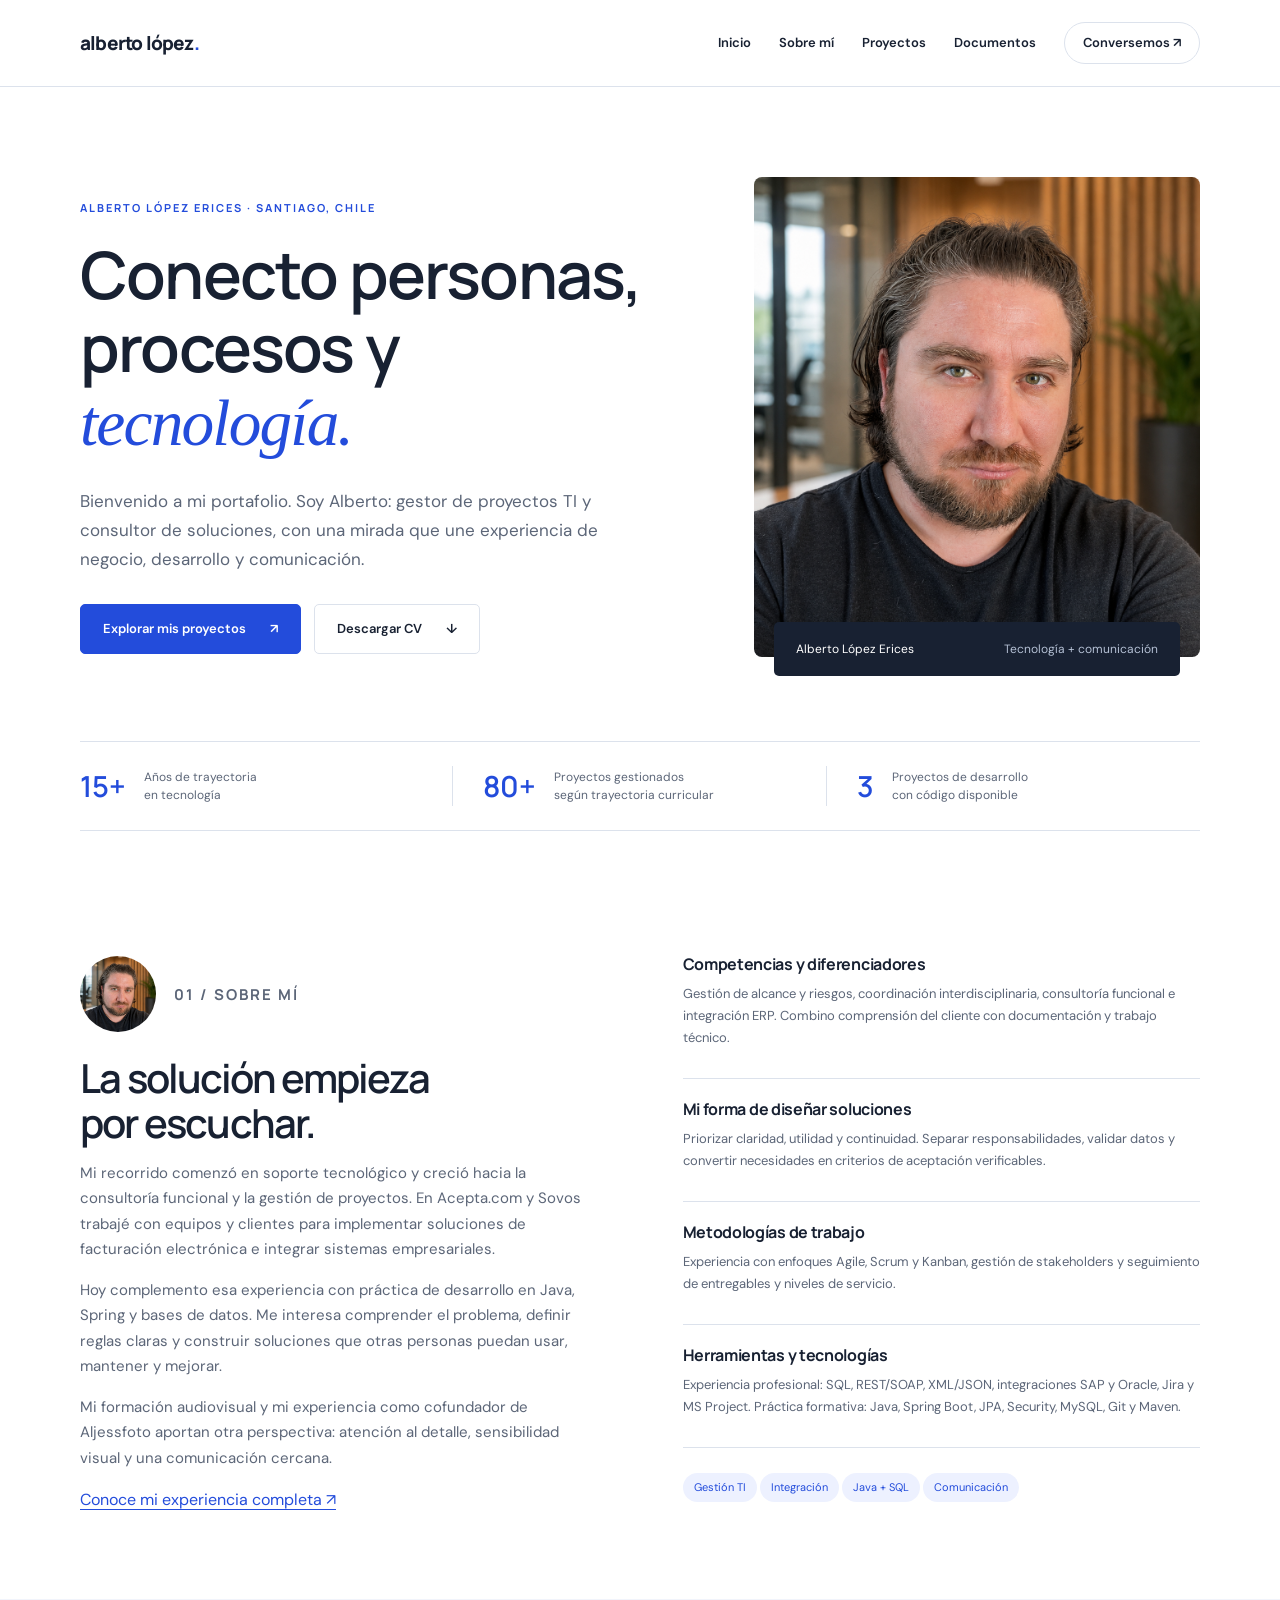
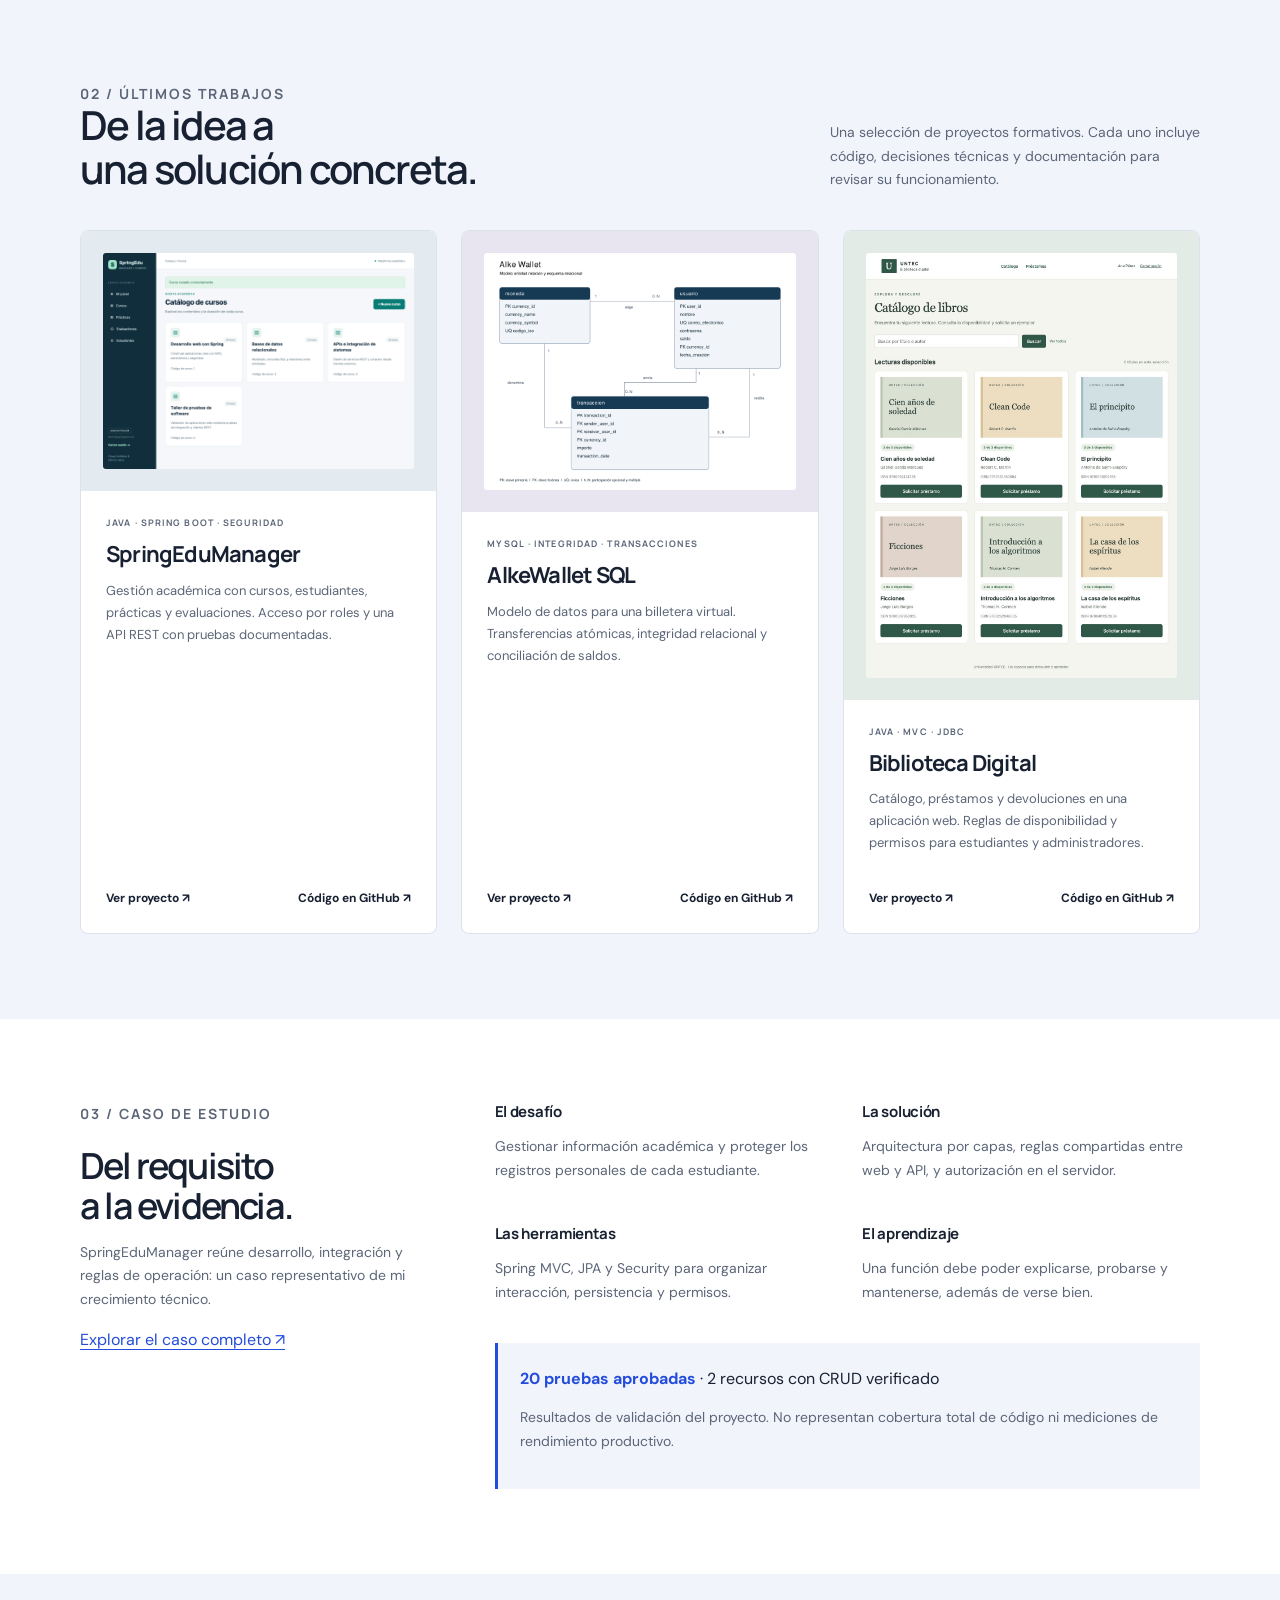
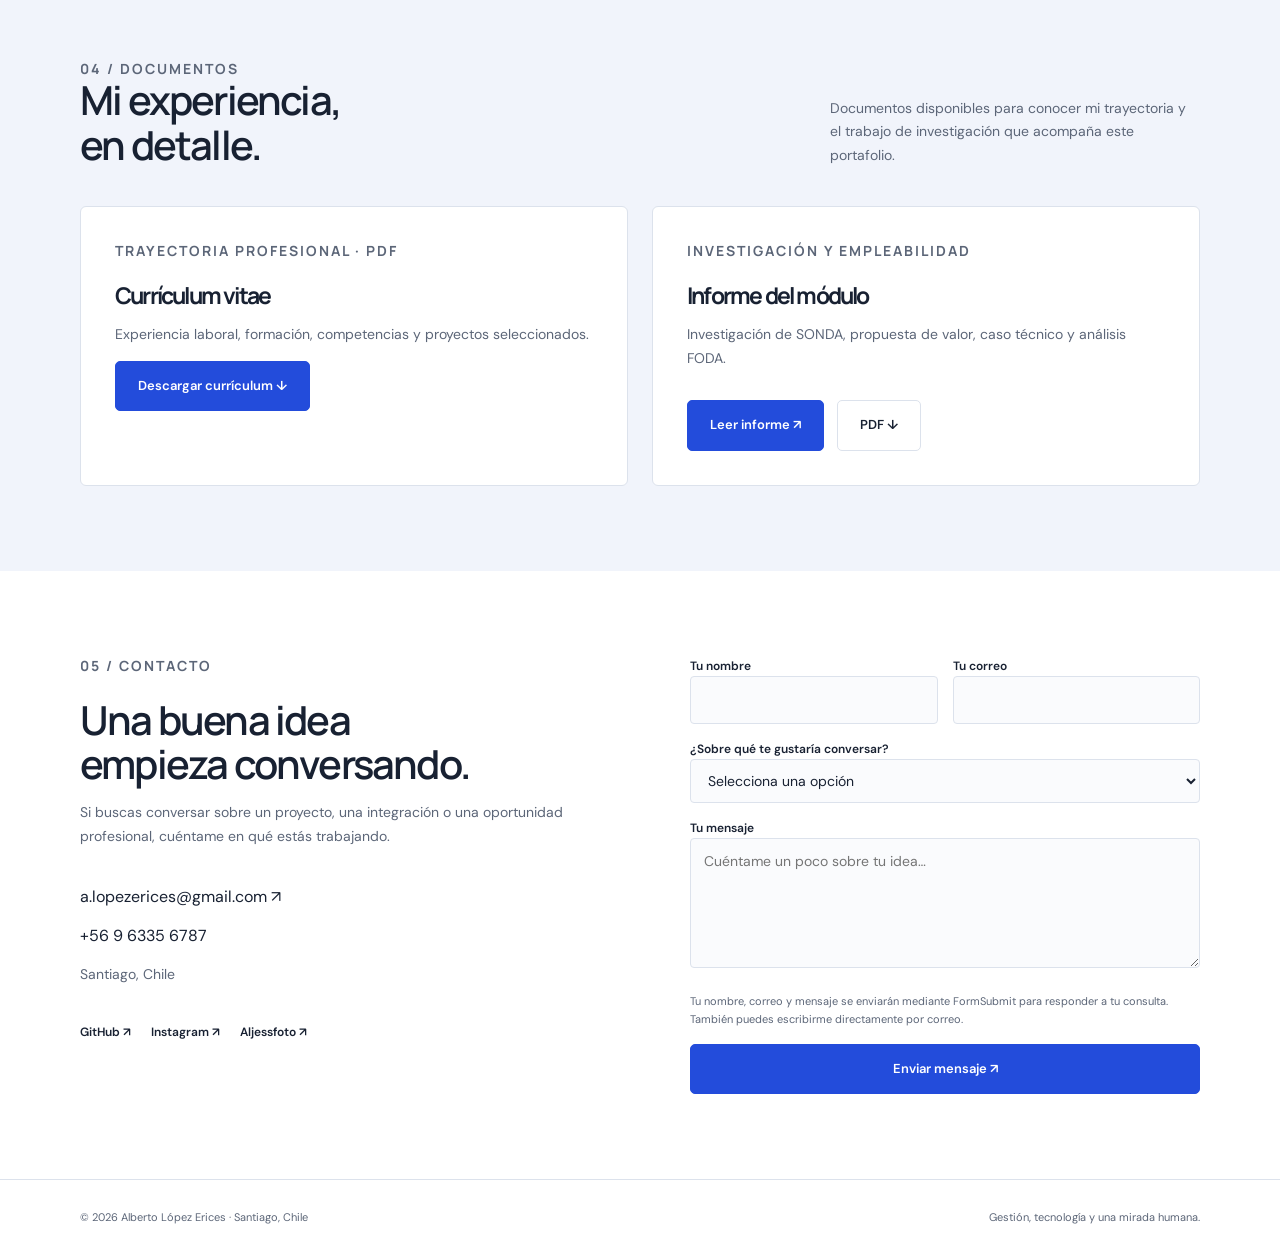
==== index.html @ b0a6df2f "Crear portafolio profesional con proyectos, informe y CV" ====
<!doctype html><html lang="es"><head><meta charset="utf-8"><meta name="viewport" content="width=device-width,initial-scale=1"><meta name="description" content="Alberto López Erices: gestión de proyectos TI, integración de soluciones y desarrollo Java. Proyectos, experiencia, currículum y contacto."><title>Alberto López Erices | Portafolio profesional</title><link rel="icon" href="assets/favicon.svg" type="image/svg+xml"><link rel="stylesheet" href="style.css"></head><body><a class="skip" href="#contenido">Saltar al contenido</a><header><div class="wrap nav"><a href="index.html" class="brand" aria-label="Alberto López, inicio">alberto lópez<span>.</span></a><button class="menu" aria-expanded="false" aria-controls="navegacion">Menú</button><nav id="navegacion" aria-label="Navegación principal"><a href="index.html#inicio">Inicio</a><a href="index.html#sobre-mi">Sobre mí</a><a href="index.html#proyectos">Proyectos</a><a href="index.html#documentos">Documentos</a><a class="navcontact" href="index.html#contacto">Conversemos ↗</a></nav></div></header><main id="contenido"><div class="wrap"><div id="inicio" class="hero"><div><p class="eyebrow">Alberto López Erices · Santiago, Chile</p><h1>Conecto personas,<br>procesos y<br><em>tecnología.</em></h1><p class="intro">Bienvenido a mi portafolio. Soy Alberto: gestor de proyectos TI y consultor de soluciones, con una mirada que une experiencia de negocio, desarrollo y comunicación.</p><div class="buttons"><a href="#proyectos" class="button primary">Explorar mis proyectos <span>↗</span></a><a href="documentos/CV_Alberto_Lopez_Erices.pdf" class="button" download>Descargar CV <span>↓</span></a></div></div><figure class="portrait"><img src="assets/alberto.png" alt="Retrato de Alberto López Erices" width="900" height="1100" fetchpriority="high"><figcaption>Alberto López Erices <span>Tecnología + comunicación</span></figcaption></figure></div><div class="facts"><div><strong>15+</strong><span>Años de trayectoria<br>en tecnología</span></div><div><strong>80+</strong><span>Proyectos gestionados<br>según trayectoria curricular</span></div><div><strong>3</strong><span>Proyectos de desarrollo<br>con código disponible</span></div></div></div>
<section id="sobre-mi"><div class="wrap about"><div><div class="aboutidentity"><img src="assets/alberto.png" alt="Alberto López Erices" width="76" height="76" loading="lazy"><p class="eyebrow">01 / Sobre mí</p></div><h2>La solución empieza<br>por escuchar.</h2><p>Mi recorrido comenzó en soporte tecnológico y creció hacia la consultoría funcional y la gestión de proyectos. En Acepta.com y Sovos trabajé con equipos y clientes para implementar soluciones de facturación electrónica e integrar sistemas empresariales.</p><p>Hoy complemento esa experiencia con práctica de desarrollo en Java, Spring y bases de datos. Me interesa comprender el problema, definir reglas claras y construir soluciones que otras personas puedan usar, mantener y mejorar.</p><p>Mi formación audiovisual y mi experiencia como cofundador de Aljessfoto aportan otra perspectiva: atención al detalle, sensibilidad visual y una comunicación cercana.</p><a class="textlink" href="documentos/CV_Alberto_Lopez_Erices.pdf">Conoce mi experiencia completa ↗</a></div><div class="skills"><div class="skill"><h3>Competencias y diferenciadores</h3><p>Gestión de alcance y riesgos, coordinación interdisciplinaria, consultoría funcional e integración ERP. Combino comprensión del cliente con documentación y trabajo técnico.</p></div><div class="skill"><h3>Mi forma de diseñar soluciones</h3><p>Priorizar claridad, utilidad y continuidad. Separar responsabilidades, validar datos y convertir necesidades en criterios de aceptación verificables.</p></div><div class="skill"><h3>Metodologías de trabajo</h3><p>Experiencia con enfoques Agile, Scrum y Kanban, gestión de stakeholders y seguimiento de entregables y niveles de servicio.</p></div><div class="skill"><h3>Herramientas y tecnologías</h3><p>Experiencia profesional: SQL, REST/SOAP, XML/JSON, integraciones SAP y Oracle, Jira y MS Project. Práctica formativa: Java, Spring Boot, JPA, Security, MySQL, Git y Maven.</p></div><div><span class="tag">Gestión TI</span><span class="tag">Integración</span><span class="tag">Java + SQL</span><span class="tag">Comunicación</span></div></div></div></section>
<section id="proyectos" class="soft"><div class="wrap"><div class="sectionhead"><div><p class="eyebrow">02 / Últimos trabajos</p><h2>De la idea a<br>una solución concreta.</h2></div><p>Una selección de proyectos formativos. Cada uno incluye código, decisiones técnicas y documentación para revisar su funcionamiento.</p></div><div class="projects">
<article class="project"><a href="proyectos.html#spring" class="projectimage"><img src="assets/spring.png" alt="SpringEduManager: catálogo de cursos y confirmación de guardado" width="1440" height="1000" loading="lazy"></a><div class="projectbody"><p class="eyebrow">Java · Spring Boot · Seguridad</p><h3>SpringEduManager</h3><p>Gestión académica con cursos, estudiantes, prácticas y evaluaciones. Acceso por roles y una API REST con pruebas documentadas.</p><div class="projectlinks"><a href="proyectos.html#spring">Ver proyecto ↗</a><a href="https://github.com/alopezerices/SpringEduManager" target="_blank" rel="noopener">Código en GitHub ↗</a></div></div></article>
<article class="project"><a href="proyectos.html#wallet" class="projectimage"><img src="assets/wallet.png" alt="Modelo relacional de AlkeWallet: usuarios, monedas y transacciones" loading="lazy" width="1200" height="850"></a><div class="projectbody"><p class="eyebrow">MySQL · Integridad · Transacciones</p><h3>AlkeWallet SQL</h3><p>Modelo de datos para una billetera virtual. Transferencias atómicas, integridad relacional y conciliación de saldos.</p><div class="projectlinks"><a href="proyectos.html#wallet">Ver proyecto ↗</a><a href="https://github.com/alopezerices/alke-wallet-sql" target="_blank" rel="noopener">Código en GitHub ↗</a></div></div></article>
<article class="project"><a href="proyectos.html#biblioteca" class="projectimage"><img src="assets/biblioteca.png" alt="Biblioteca Digital UNTEC: catálogo de libros y disponibilidad" loading="lazy" width="1440" height="1000"></a><div class="projectbody"><p class="eyebrow">Java · MVC · JDBC</p><h3>Biblioteca Digital</h3><p>Catálogo, préstamos y devoluciones en una aplicación web. Reglas de disponibilidad y permisos para estudiantes y administradores.</p><div class="projectlinks"><a href="proyectos.html#biblioteca">Ver proyecto ↗</a><a href="https://github.com/alopezerices/biblioteca-digital-untec" target="_blank" rel="noopener">Código en GitHub ↗</a></div></div></article>
</div></div></section>
<section id="caso"><div class="wrap case"><div><p class="eyebrow">03 / Caso de estudio</p><h2>Del requisito<br>a la evidencia.</h2><p>SpringEduManager reúne desarrollo, integración y reglas de operación: un caso representativo de mi crecimiento técnico.</p><a href="proyectos.html#spring" class="textlink">Explorar el caso completo ↗</a></div><div><div class="case-grid"><div><h3>El desafío</h3><p>Gestionar información académica y proteger los registros personales de cada estudiante.</p></div><div><h3>La solución</h3><p>Arquitectura por capas, reglas compartidas entre web y API, y autorización en el servidor.</p></div><div><h3>Las herramientas</h3><p>Spring MVC, JPA y Security para organizar interacción, persistencia y permisos.</p></div><div><h3>El aprendizaje</h3><p>Una función debe poder explicarse, probarse y mantenerse, además de verse bien.</p></div></div><div class="case-metrics"><b>20 pruebas aprobadas</b> · 2 recursos con CRUD verificado<p>Resultados de validación del proyecto. No representan cobertura total de código ni mediciones de rendimiento productivo.</p></div></div></div></section>
<section id="documentos" class="soft"><div class="wrap"><div class="sectionhead"><div><p class="eyebrow">04 / Documentos</p><h2>Mi experiencia,<br>en detalle.</h2></div><p>Documentos disponibles para conocer mi trayectoria y el trabajo de investigación que acompaña este portafolio.</p></div><div class="download-grid"><article class="download"><p class="eyebrow">Trayectoria profesional · PDF</p><h3>Currículum vitae</h3><p>Experiencia laboral, formación, competencias y proyectos seleccionados.</p><a href="documentos/CV_Alberto_Lopez_Erices.pdf" class="button primary" download>Descargar currículum ↓</a></article><article class="download"><p class="eyebrow">Investigación y empleabilidad</p><h3>Informe del módulo</h3><p>Investigación de SONDA, propuesta de valor, caso técnico y análisis FODA.</p><div class="buttons"><a href="informe.html" class="button primary">Leer informe ↗</a><a href="documentos/Informe_Portafolio_Alberto_Lopez_Erices.pdf" class="button" download>PDF ↓</a></div></article></div></div></section>
<section id="contacto"><div class="wrap contact"><div><p class="eyebrow">05 / Contacto</p><h2>Una buena idea<br>empieza conversando.</h2><p>Si buscas conversar sobre un proyecto, una integración o una oportunidad profesional, cuéntame en qué estás trabajando.</p><div class="contactaddress"><a href="mailto:a.lopezerices@gmail.com">a.lopezerices@gmail.com ↗</a><a href="tel:+56963356787">+56 9 6335 6787</a><p>Santiago, Chile</p></div><div class="social"><a href="https://github.com/alopezerices" target="_blank" rel="noopener">GitHub ↗</a><a href="https://www.instagram.com/albertologpez/" target="_blank" rel="noopener">Instagram ↗</a><a href="https://www.instagram.com/aljessfoto/" target="_blank" rel="noopener">Aljessfoto ↗</a></div></div><form id="contact-form" action="https://formsubmit.co/a.lopezerices@gmail.com" method="POST"><div class="formrow"><div><label for="nombre">Tu nombre</label><input id="nombre" name="name" autocomplete="name" required maxlength="120"></div><div><label for="correo">Tu correo</label><input id="correo" name="email" type="email" autocomplete="email" required maxlength="180"></div></div><div><label for="asunto">¿Sobre qué te gustaría conversar?</label><select id="asunto" name="asunto" required><option value="">Selecciona una opción</option><option>Oportunidad profesional</option><option>Proyecto o integración</option><option>Otra consulta</option></select></div><div><label for="mensaje">Tu mensaje</label><textarea id="mensaje" name="message" required minlength="10" maxlength="5000" placeholder="Cuéntame un poco sobre tu idea…"></textarea></div><input type="hidden" name="_subject" value="Nuevo contacto desde el portafolio de Alberto López"><input type="hidden" name="_next" value="https://alopezerices.github.io/gracias.html"><input type="hidden" name="_template" value="table"><input class="trap" type="text" name="_honey" tabindex="-1" autocomplete="off" aria-hidden="true"><p class="formhint">Tu nombre, correo y mensaje se enviarán mediante FormSubmit para responder a tu consulta. También puedes escribirme directamente por correo.</p><button class="button primary" type="submit">Enviar mensaje ↗</button></form></div></section></main><footer><div class="wrap"><span>© 2026 Alberto López Erices · Santiago, Chile</span><span>Gestión, tecnología y una mirada humana.</span></div></footer><script src="main.js" defer></script></body></html>
---- style.css ----
@import url('https://fonts.googleapis.com/css2?family=DM+Sans:wght@400;500;600;700&family=Manrope:wght@400;500;600;700;800&display=swap');
:root{--ink:#182132;--blue:#234cdb;--muted:#5c6678;--line:#dce2ec;--soft:#f1f4fb;--white:#fff}*{box-sizing:border-box}html{scroll-behavior:smooth;scroll-padding-top:100px}body{margin:0;background:var(--white);color:var(--ink);font:16px/1.7 'DM Sans',sans-serif}a{color:inherit;text-decoration:none}a:hover{color:var(--blue)}button,input,textarea,select{font:inherit}button,a,input,textarea,select{outline-offset:5px}a:focus-visible,button:focus-visible{outline:3px solid var(--blue)}.wrap{max-width:1200px;margin:auto;padding:0 40px}.skip{position:absolute;top:-100px;background:white;padding:10px;z-index:20}.skip:focus{top:0}header{position:sticky;top:0;z-index:10;background:rgba(255,255,255,.96);border-bottom:1px solid var(--line)}.nav{height:86px;display:flex;align-items:center;justify-content:space-between;gap:25px}.brand{font:800 19px 'Manrope',sans-serif;letter-spacing:-.8px}.brand span{color:var(--blue)}nav{display:flex;gap:28px;align-items:center;font-size:13px;font-weight:600}.navcontact{border:1px solid var(--line);padding:9px 18px;border-radius:40px}.menu{display:none}.eyebrow{font:700 11px 'Manrope',sans-serif;letter-spacing:2px;text-transform:uppercase;color:var(--blue);margin:0 0 23px}.hero{padding:90px 0 65px;display:grid;grid-template-columns:1.15fr .85fr;gap:70px;align-items:center}h1,h2,h3{font-family:'Manrope',sans-serif;line-height:1.12;letter-spacing:-1.8px;margin:0}h1{font-size:clamp(42px,5.1vw,66px);font-weight:600}h1 em{font-family:Georgia,serif;font-weight:400;color:var(--blue)}.intro{font-size:17px;max-width:550px;color:var(--muted);margin:27px 0}.buttons{display:flex;flex-wrap:wrap;gap:13px;margin-top:30px}.button{display:inline-flex;justify-content:center;align-items:center;gap:24px;border-radius:5px;padding:13px 22px;font-size:13px;font-weight:600;border:1px solid var(--line);cursor:pointer;background:white}.primary{background:var(--blue);color:white;border-color:var(--blue)}.primary:hover{background:#183db8;color:white}.portrait{margin:0;position:relative}.portrait img{display:block;width:100%;height:480px;object-fit:cover;object-position:center 43%;border-radius:8px}.portrait figcaption{background:var(--ink);color:white;padding:17px 22px;font-size:12px;display:flex;justify-content:space-between;position:relative;margin:-35px 20px 0;border-radius:5px}.portrait figcaption span{color:#b4c0d4}.identity-art{height:480px;border-radius:8px;background:var(--soft);display:flex;align-items:center;justify-content:center;font:500 100px Georgia;color:var(--blue)}.facts{border-top:1px solid var(--line);border-bottom:1px solid var(--line);display:grid;grid-template-columns:repeat(3,1fr);padding:24px 0;margin:0 0 40px}.facts div{display:flex;gap:18px;align-items:center;padding:0 30px;border-right:1px solid var(--line)}.facts div:first-child{padding-left:0}.facts div:last-child{border:0}.facts strong{font:600 29px 'Manrope';color:var(--blue)}.facts span{font-size:12px;line-height:1.5;color:var(--muted)}section{padding:85px 0}.sectionhead{display:flex;align-items:end;justify-content:space-between;gap:35px;margin-bottom:38px}h2{font-size:40px;font-weight:600}.sectionhead p{max-width:370px;color:var(--muted);font-size:14px;margin:0}.about{display:grid;grid-template-columns:1fr 1fr;gap:85px}.about p{color:var(--muted);font-size:15px}.tag{display:inline-block;color:var(--blue);background:#edf1ff;font-size:11px;padding:5px 11px;border-radius:30px;margin:3px 3px 3px 0}.skills{display:grid;gap:22px}.skill{border-bottom:1px solid var(--line);padding-bottom:20px}.skill h3{font-size:16px;letter-spacing:-.3px}.skill p{font-size:13px;margin:9px 0 0}.soft{background:var(--soft)}.projects{display:grid;grid-template-columns:repeat(3,1fr);gap:24px}.project{background:white;border:1px solid var(--line);border-radius:8px;overflow:hidden;display:flex;flex-direction:column}.projectimage{padding:22px;background:#e4ebf0;aspect-ratio:1.4;display:flex;align-items:center}.projectimage img{width:100%;height:100%;object-fit:contain;border-radius:3px}.project:nth-child(2) .projectimage{background:#e8e4f0}.project:nth-child(3) .projectimage{background:#e3ebe7}.projectbody{padding:25px;display:flex;flex-direction:column;flex:1}.projectbody .eyebrow{font-size:9px;letter-spacing:1.1px;margin-bottom:13px}.project h3{font-size:22px;letter-spacing:-.8px}.project p{font-size:13px;color:var(--muted)}.projectlinks{display:flex;justify-content:space-between;gap:15px;margin-top:auto;padding-top:20px;font-size:12px;font-weight:700}.textlink{color:var(--blue);text-decoration:underline;text-underline-offset:4px}.case{display:grid;grid-template-columns:.65fr 1.35fr;gap:75px}.case h2{font-size:36px}.case p{font-size:14px;color:var(--muted)}.case-grid{display:grid;grid-template-columns:1fr 1fr;gap:30px}.case-grid h3{font-size:15px;letter-spacing:-.3px}.case-metrics{background:var(--soft);border-left:3px solid var(--blue);padding:22px;margin-top:24px}.case-metrics b{color:var(--blue)}.download-grid{display:grid;grid-template-columns:1fr 1fr;gap:24px}.download{background:white;padding:34px;border:1px solid var(--line);border-radius:6px}.download h3{font-size:23px}.download p{color:var(--muted);font-size:14px}.contact{display:grid;grid-template-columns:1fr 1fr;gap:100px}.contact p{color:var(--muted);font-size:14px}.contactaddress{margin-top:34px}.contactaddress a{display:block;margin:12px 0}.social{display:flex;gap:20px;margin-top:35px;font-size:12px;font-weight:600}form{display:grid;gap:15px}label{display:block;font-size:12px;font-weight:600}input,textarea,select{width:100%;border:1px solid var(--line);border-radius:4px;background:#fafbfd;padding:11px 13px;font-size:14px;color:var(--ink)}textarea{min-height:130px;resize:vertical}.formrow{display:grid;grid-template-columns:1fr 1fr;gap:15px}.formhint{font-size:11px!important;margin:0}.trap{display:none}.status{font-size:13px;min-height:24px}footer{border-top:1px solid var(--line);padding:28px 0;font-size:11px;color:var(--muted)}footer .wrap{display:flex;justify-content:space-between;gap:20px}.document{max-width:900px;padding-top:60px;padding-bottom:70px}.document h1{font-size:45px;margin-bottom:25px}.document h2{font-size:29px;margin:50px 0 22px}.document h3{font-size:20px;margin:30px 0 14px}.document p,.document li{font-size:15px}.document table{width:100%;border-collapse:collapse;font-size:12px;margin:20px 0}.document td{padding:13px;border:1px solid var(--line);vertical-align:top}.document tr:first-child{background:var(--soft)}.document img{max-width:100%;height:auto}.document .small{font-size:12px;color:var(--muted)}.document a{color:var(--blue);text-decoration:underline}.mobilelabel{display:none}@media(max-width:900px){.wrap{padding:0 24px}.hero{gap:30px}.portrait img,.identity-art{height:400px}nav{gap:16px}.about,.case,.contact{gap:35px}.projects{gap:12px}.projectbody{padding:18px}h2{font-size:34px}.facts div{padding:0 16px}.facts strong{font-size:24px}}@media(max-width:680px){.nav{height:72px}.menu{display:block;background:none;border:1px solid var(--line);padding:7px 12px;border-radius:4px;font-size:12px}nav{display:none;position:absolute;top:72px;left:0;right:0;background:white;padding:22px 24px;border-bottom:1px solid var(--line);flex-direction:column;align-items:stretch}nav.open{display:flex}.hero{padding:50px 0 40px;grid-template-columns:1fr;gap:40px}h1{font-size:43px}.intro{font-size:16px}.portrait img,.identity-art{height:420px}.facts{grid-template-columns:1fr;gap:18px;margin-bottom:0}.facts div{border:0;padding:0}.facts strong{min-width:90px}section{padding:58px 0}.sectionhead{display:block}.sectionhead p{margin-top:20px}.about,.case,.contact,.projects,.download-grid{grid-template-columns:1fr}.about{gap:30px}.projectimage{aspect-ratio:1.6}.projectbody{padding:25px}.case-grid{gap:22px}.contact{gap:35px}h2{font-size:32px}.download{padding:25px}.formrow{grid-template-columns:1fr}.document{overflow-wrap:anywhere}.document table{display:block;overflow-x:auto}footer .wrap{flex-direction:column;gap:5px}}@media(prefers-reduced-motion:reduce){html{scroll-behavior:auto}}
.aboutidentity{display:flex;align-items:center;gap:18px;margin-bottom:24px}.aboutidentity img{border-radius:50%;object-fit:cover;object-position:center 35%}.aboutidentity .eyebrow{margin:0}
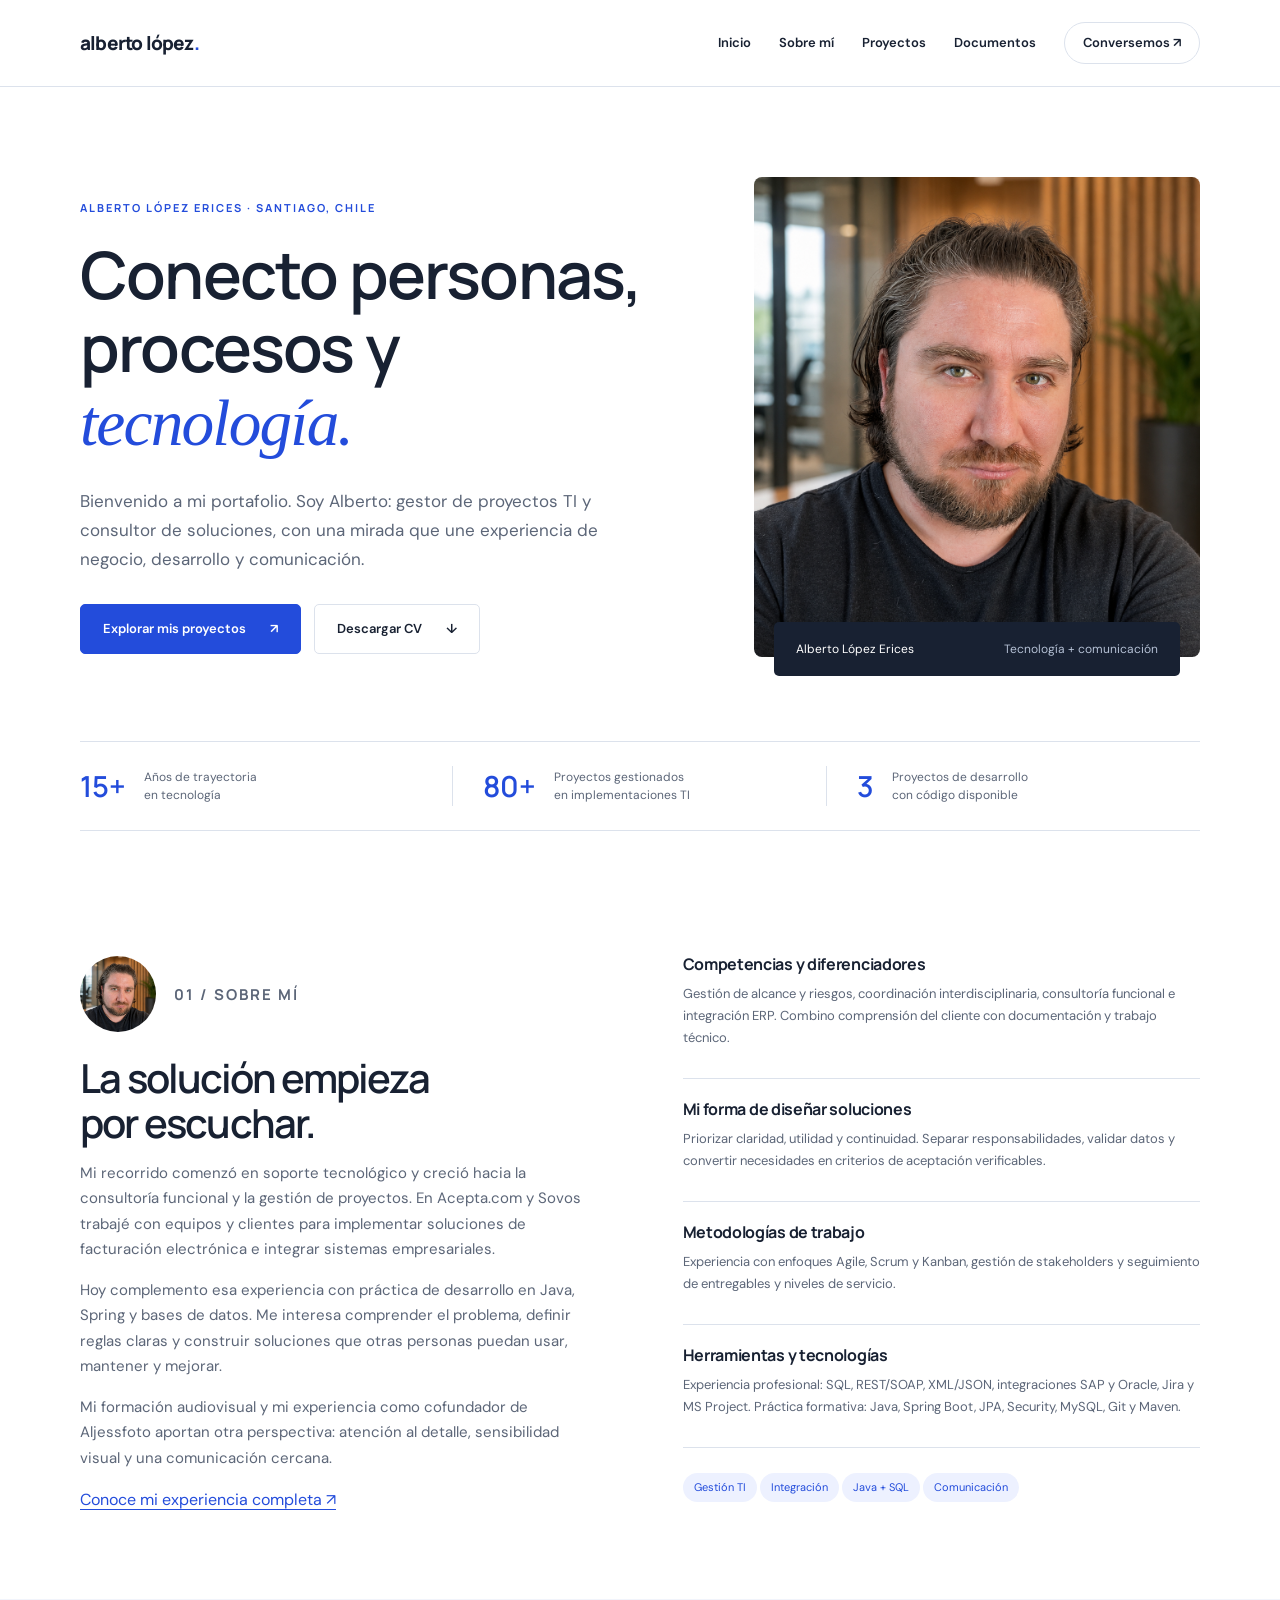
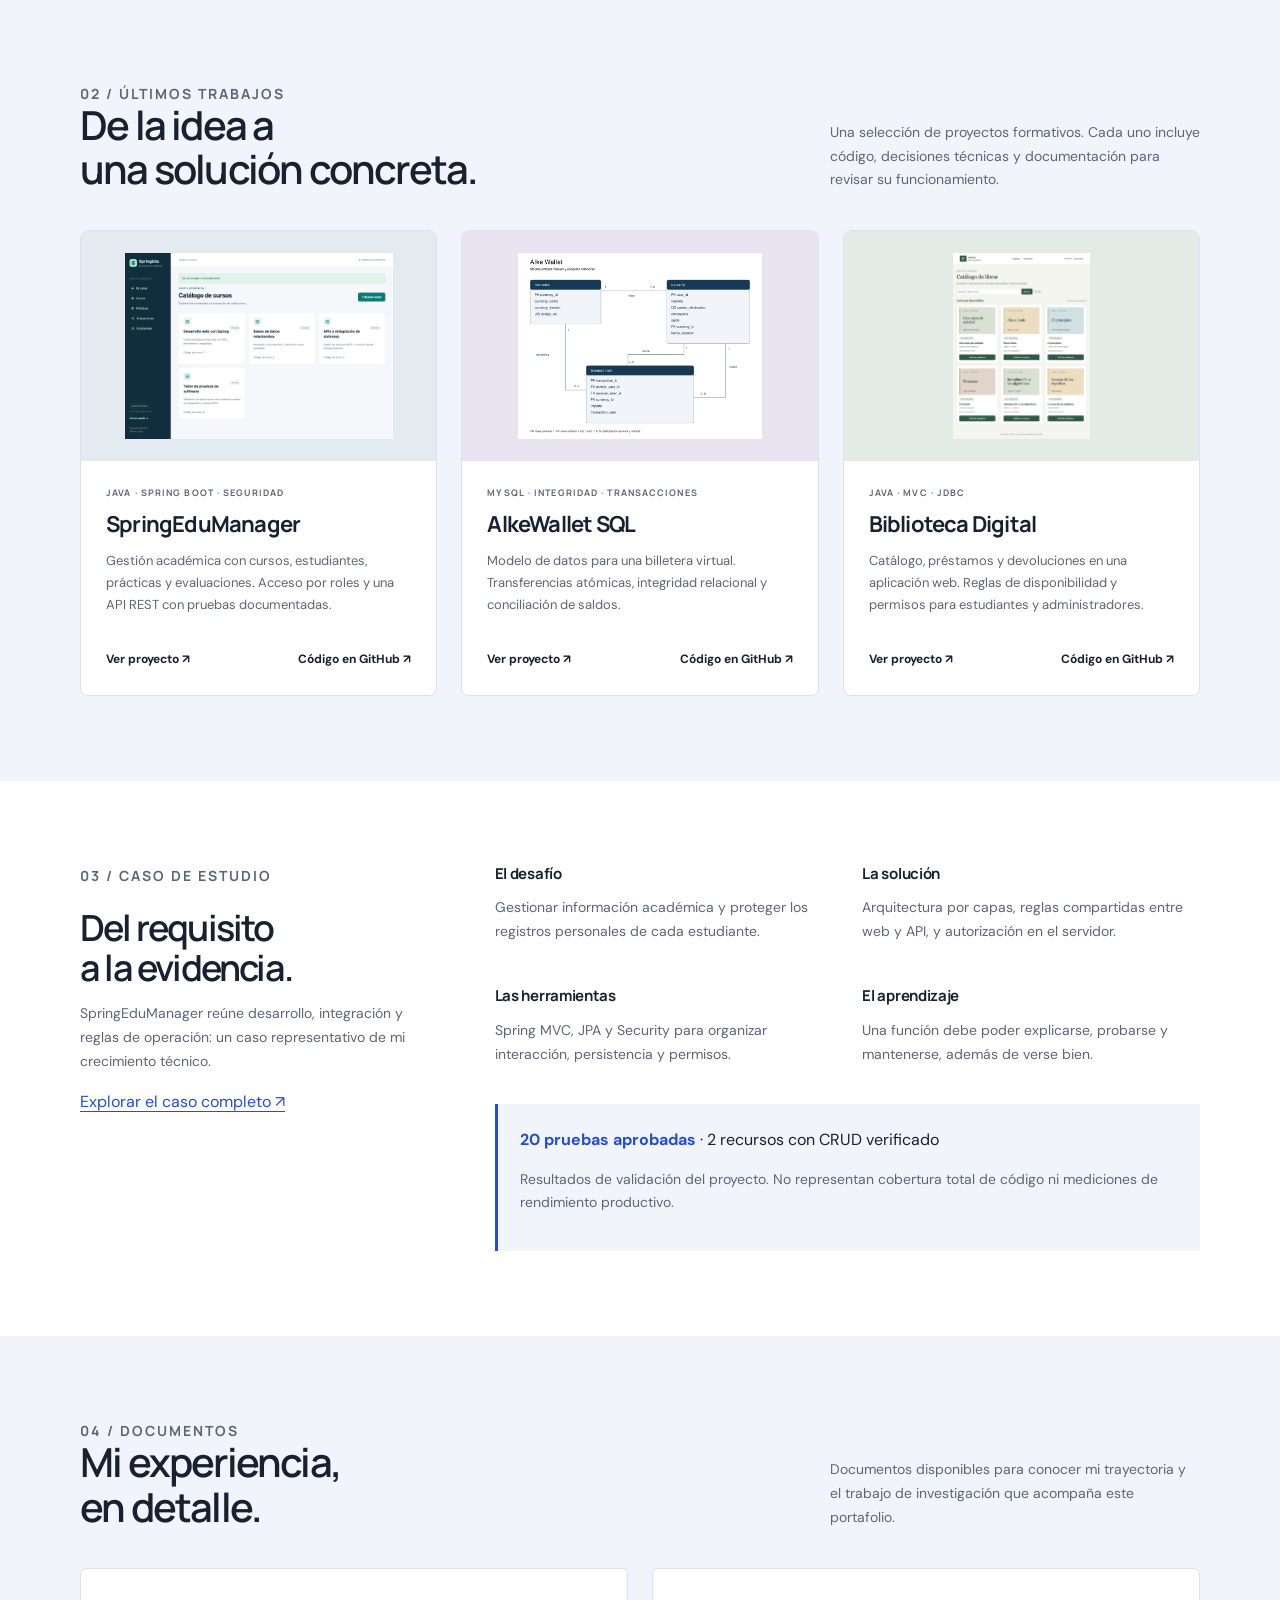
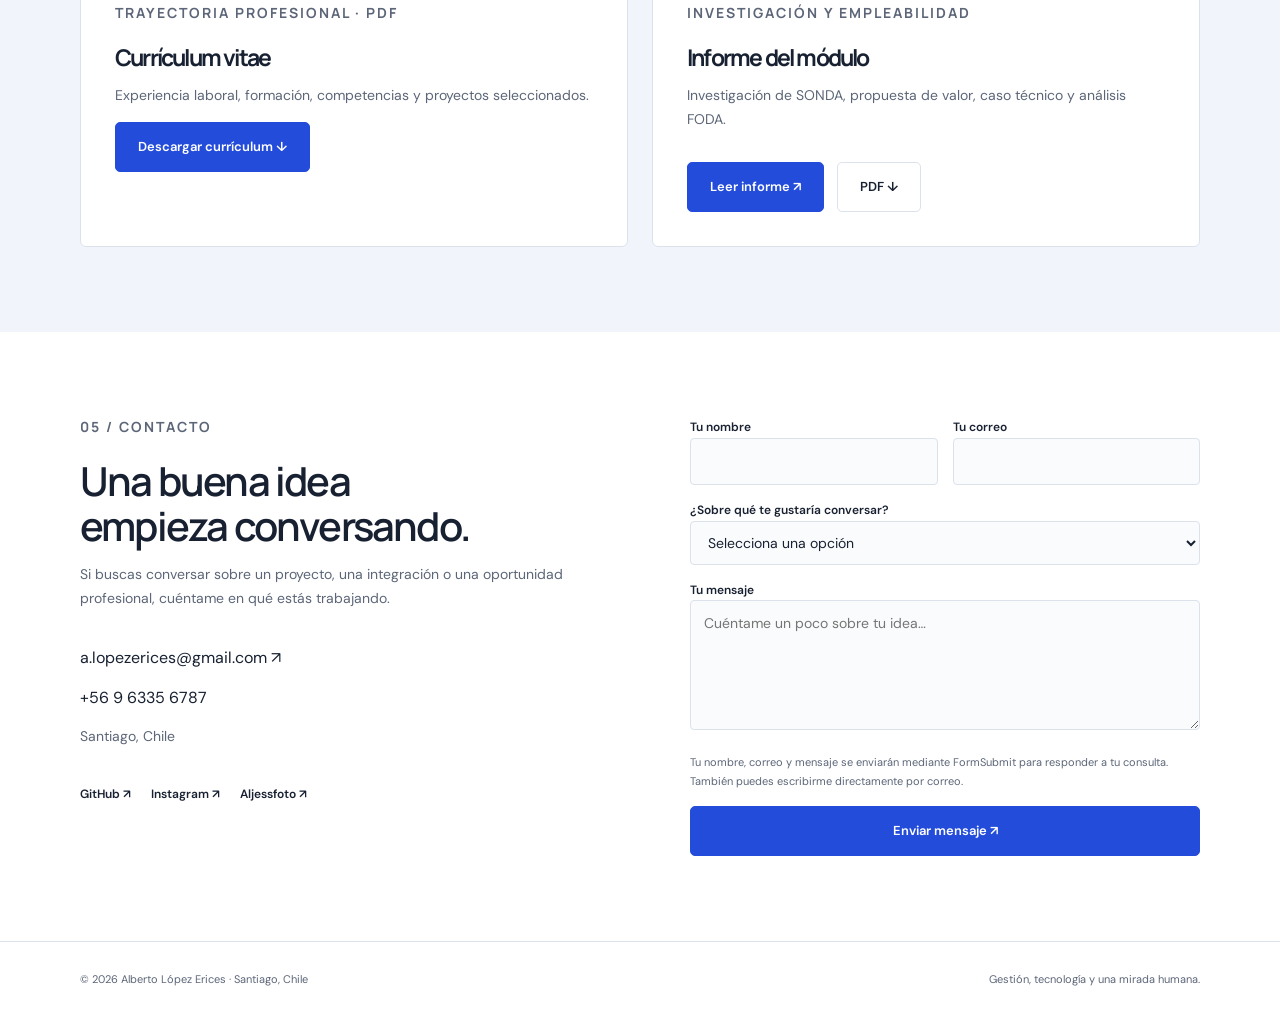
==== commit 3ecc270a: "Uniformar tarjetas y documentar validación del portafolio" ====
--- a/index.html
+++ b/index.html
@@ -1,4 +1,4 @@
-<!doctype html><html lang="es"><head><meta charset="utf-8"><meta name="viewport" content="width=device-width,initial-scale=1"><meta name="description" content="Alberto López Erices: gestión de proyectos TI, integración de soluciones y desarrollo Java. Proyectos, experiencia, currículum y contacto."><title>Alberto López Erices | Portafolio profesional</title><link rel="icon" href="assets/favicon.svg" type="image/svg+xml"><link rel="stylesheet" href="style.css"></head><body><a class="skip" href="#contenido">Saltar al contenido</a><header><div class="wrap nav"><a href="index.html" class="brand" aria-label="Alberto López, inicio">alberto lópez<span>.</span></a><button class="menu" aria-expanded="false" aria-controls="navegacion">Menú</button><nav id="navegacion" aria-label="Navegación principal"><a href="index.html#inicio">Inicio</a><a href="index.html#sobre-mi">Sobre mí</a><a href="index.html#proyectos">Proyectos</a><a href="index.html#documentos">Documentos</a><a class="navcontact" href="index.html#contacto">Conversemos ↗</a></nav></div></header><main id="contenido"><div class="wrap"><div id="inicio" class="hero"><div><p class="eyebrow">Alberto López Erices · Santiago, Chile</p><h1>Conecto personas,<br>procesos y<br><em>tecnología.</em></h1><p class="intro">Bienvenido a mi portafolio. Soy Alberto: gestor de proyectos TI y consultor de soluciones, con una mirada que une experiencia de negocio, desarrollo y comunicación.</p><div class="buttons"><a href="#proyectos" class="button primary">Explorar mis proyectos <span>↗</span></a><a href="documentos/CV_Alberto_Lopez_Erices.pdf" class="button" download>Descargar CV <span>↓</span></a></div></div><figure class="portrait"><img src="assets/alberto.png" alt="Retrato de Alberto López Erices" width="900" height="1100" fetchpriority="high"><figcaption>Alberto López Erices <span>Tecnología + comunicación</span></figcaption></figure></div><div class="facts"><div><strong>15+</strong><span>Años de trayectoria<br>en tecnología</span></div><div><strong>80+</strong><span>Proyectos gestionados<br>según trayectoria curricular</span></div><div><strong>3</strong><span>Proyectos de desarrollo<br>con código disponible</span></div></div></div>
+<!doctype html><html lang="es"><head><meta charset="utf-8"><meta name="viewport" content="width=device-width,initial-scale=1"><meta name="description" content="Alberto López Erices: gestión de proyectos TI, integración de soluciones y desarrollo Java. Proyectos, experiencia, currículum y contacto."><title>Alberto López Erices | Portafolio profesional</title><link rel="icon" href="assets/favicon.svg" type="image/svg+xml"><link rel="stylesheet" href="style.css"></head><body><a class="skip" href="#contenido">Saltar al contenido</a><header><div class="wrap nav"><a href="index.html" class="brand" aria-label="Alberto López, inicio">alberto lópez<span>.</span></a><button class="menu" aria-expanded="false" aria-controls="navegacion">Menú</button><nav id="navegacion" aria-label="Navegación principal"><a href="index.html#inicio">Inicio</a><a href="index.html#sobre-mi">Sobre mí</a><a href="index.html#proyectos">Proyectos</a><a href="index.html#documentos">Documentos</a><a class="navcontact" href="index.html#contacto">Conversemos ↗</a></nav></div></header><main id="contenido"><div class="wrap"><div id="inicio" class="hero"><div><p class="eyebrow">Alberto López Erices · Santiago, Chile</p><h1>Conecto personas,<br>procesos y<br><em>tecnología.</em></h1><p class="intro">Bienvenido a mi portafolio. Soy Alberto: gestor de proyectos TI y consultor de soluciones, con una mirada que une experiencia de negocio, desarrollo y comunicación.</p><div class="buttons"><a href="#proyectos" class="button primary">Explorar mis proyectos <span>↗</span></a><a href="documentos/CV_Alberto_Lopez_Erices.pdf" class="button" download>Descargar CV <span>↓</span></a></div></div><figure class="portrait"><img src="assets/alberto.png" alt="Retrato de Alberto López Erices" width="900" height="1100" fetchpriority="high"><figcaption>Alberto López Erices <span>Tecnología + comunicación</span></figcaption></figure></div><div class="facts"><div><strong>15+</strong><span>Años de trayectoria<br>en tecnología</span></div><div><strong>80+</strong><span>Proyectos gestionados<br>en implementaciones TI</span></div><div><strong>3</strong><span>Proyectos de desarrollo<br>con código disponible</span></div></div></div>
 <section id="sobre-mi"><div class="wrap about"><div><div class="aboutidentity"><img src="assets/alberto.png" alt="Alberto López Erices" width="76" height="76" loading="lazy"><p class="eyebrow">01 / Sobre mí</p></div><h2>La solución empieza<br>por escuchar.</h2><p>Mi recorrido comenzó en soporte tecnológico y creció hacia la consultoría funcional y la gestión de proyectos. En Acepta.com y Sovos trabajé con equipos y clientes para implementar soluciones de facturación electrónica e integrar sistemas empresariales.</p><p>Hoy complemento esa experiencia con práctica de desarrollo en Java, Spring y bases de datos. Me interesa comprender el problema, definir reglas claras y construir soluciones que otras personas puedan usar, mantener y mejorar.</p><p>Mi formación audiovisual y mi experiencia como cofundador de Aljessfoto aportan otra perspectiva: atención al detalle, sensibilidad visual y una comunicación cercana.</p><a class="textlink" href="documentos/CV_Alberto_Lopez_Erices.pdf">Conoce mi experiencia completa ↗</a></div><div class="skills"><div class="skill"><h3>Competencias y diferenciadores</h3><p>Gestión de alcance y riesgos, coordinación interdisciplinaria, consultoría funcional e integración ERP. Combino comprensión del cliente con documentación y trabajo técnico.</p></div><div class="skill"><h3>Mi forma de diseñar soluciones</h3><p>Priorizar claridad, utilidad y continuidad. Separar responsabilidades, validar datos y convertir necesidades en criterios de aceptación verificables.</p></div><div class="skill"><h3>Metodologías de trabajo</h3><p>Experiencia con enfoques Agile, Scrum y Kanban, gestión de stakeholders y seguimiento de entregables y niveles de servicio.</p></div><div class="skill"><h3>Herramientas y tecnologías</h3><p>Experiencia profesional: SQL, REST/SOAP, XML/JSON, integraciones SAP y Oracle, Jira y MS Project. Práctica formativa: Java, Spring Boot, JPA, Security, MySQL, Git y Maven.</p></div><div><span class="tag">Gestión TI</span><span class="tag">Integración</span><span class="tag">Java + SQL</span><span class="tag">Comunicación</span></div></div></div></section>
 <section id="proyectos" class="soft"><div class="wrap"><div class="sectionhead"><div><p class="eyebrow">02 / Últimos trabajos</p><h2>De la idea a<br>una solución concreta.</h2></div><p>Una selección de proyectos formativos. Cada uno incluye código, decisiones técnicas y documentación para revisar su funcionamiento.</p></div><div class="projects">
 <article class="project"><a href="proyectos.html#spring" class="projectimage"><img src="assets/spring.png" alt="SpringEduManager: catálogo de cursos y confirmación de guardado" width="1440" height="1000" loading="lazy"></a><div class="projectbody"><p class="eyebrow">Java · Spring Boot · Seguridad</p><h3>SpringEduManager</h3><p>Gestión académica con cursos, estudiantes, prácticas y evaluaciones. Acceso por roles y una API REST con pruebas documentadas.</p><div class="projectlinks"><a href="proyectos.html#spring">Ver proyecto ↗</a><a href="https://github.com/alopezerices/SpringEduManager" target="_blank" rel="noopener">Código en GitHub ↗</a></div></div></article>
--- a/style.css
+++ b/style.css
@@ -1,3 +1,5 @@
 @import url('https://fonts.googleapis.com/css2?family=DM+Sans:wght@400;500;600;700&family=Manrope:wght@400;500;600;700;800&display=swap');
 :root{--ink:#182132;--blue:#234cdb;--muted:#5c6678;--line:#dce2ec;--soft:#f1f4fb;--white:#fff}*{box-sizing:border-box}html{scroll-behavior:smooth;scroll-padding-top:100px}body{margin:0;background:var(--white);color:var(--ink);font:16px/1.7 'DM Sans',sans-serif}a{color:inherit;text-decoration:none}a:hover{color:var(--blue)}button,input,textarea,select{font:inherit}button,a,input,textarea,select{outline-offset:5px}a:focus-visible,button:focus-visible{outline:3px solid var(--blue)}.wrap{max-width:1200px;margin:auto;padding:0 40px}.skip{position:absolute;top:-100px;background:white;padding:10px;z-index:20}.skip:focus{top:0}header{position:sticky;top:0;z-index:10;background:rgba(255,255,255,.96);border-bottom:1px solid var(--line)}.nav{height:86px;display:flex;align-items:center;justify-content:space-between;gap:25px}.brand{font:800 19px 'Manrope',sans-serif;letter-spacing:-.8px}.brand span{color:var(--blue)}nav{display:flex;gap:28px;align-items:center;font-size:13px;font-weight:600}.navcontact{border:1px solid var(--line);padding:9px 18px;border-radius:40px}.menu{display:none}.eyebrow{font:700 11px 'Manrope',sans-serif;letter-spacing:2px;text-transform:uppercase;color:var(--blue);margin:0 0 23px}.hero{padding:90px 0 65px;display:grid;grid-template-columns:1.15fr .85fr;gap:70px;align-items:center}h1,h2,h3{font-family:'Manrope',sans-serif;line-height:1.12;letter-spacing:-1.8px;margin:0}h1{font-size:clamp(42px,5.1vw,66px);font-weight:600}h1 em{font-family:Georgia,serif;font-weight:400;color:var(--blue)}.intro{font-size:17px;max-width:550px;color:var(--muted);margin:27px 0}.buttons{display:flex;flex-wrap:wrap;gap:13px;margin-top:30px}.button{display:inline-flex;justify-content:center;align-items:center;gap:24px;border-radius:5px;padding:13px 22px;font-size:13px;font-weight:600;border:1px solid var(--line);cursor:pointer;background:white}.primary{background:var(--blue);color:white;border-color:var(--blue)}.primary:hover{background:#183db8;color:white}.portrait{margin:0;position:relative}.portrait img{display:block;width:100%;height:480px;object-fit:cover;object-position:center 43%;border-radius:8px}.portrait figcaption{background:var(--ink);color:white;padding:17px 22px;font-size:12px;display:flex;justify-content:space-between;position:relative;margin:-35px 20px 0;border-radius:5px}.portrait figcaption span{color:#b4c0d4}.identity-art{height:480px;border-radius:8px;background:var(--soft);display:flex;align-items:center;justify-content:center;font:500 100px Georgia;color:var(--blue)}.facts{border-top:1px solid var(--line);border-bottom:1px solid var(--line);display:grid;grid-template-columns:repeat(3,1fr);padding:24px 0;margin:0 0 40px}.facts div{display:flex;gap:18px;align-items:center;padding:0 30px;border-right:1px solid var(--line)}.facts div:first-child{padding-left:0}.facts div:last-child{border:0}.facts strong{font:600 29px 'Manrope';color:var(--blue)}.facts span{font-size:12px;line-height:1.5;color:var(--muted)}section{padding:85px 0}.sectionhead{display:flex;align-items:end;justify-content:space-between;gap:35px;margin-bottom:38px}h2{font-size:40px;font-weight:600}.sectionhead p{max-width:370px;color:var(--muted);font-size:14px;margin:0}.about{display:grid;grid-template-columns:1fr 1fr;gap:85px}.about p{color:var(--muted);font-size:15px}.tag{display:inline-block;color:var(--blue);background:#edf1ff;font-size:11px;padding:5px 11px;border-radius:30px;margin:3px 3px 3px 0}.skills{display:grid;gap:22px}.skill{border-bottom:1px solid var(--line);padding-bottom:20px}.skill h3{font-size:16px;letter-spacing:-.3px}.skill p{font-size:13px;margin:9px 0 0}.soft{background:var(--soft)}.projects{display:grid;grid-template-columns:repeat(3,1fr);gap:24px}.project{background:white;border:1px solid var(--line);border-radius:8px;overflow:hidden;display:flex;flex-direction:column}.projectimage{padding:22px;background:#e4ebf0;aspect-ratio:1.4;display:flex;align-items:center}.projectimage img{width:100%;height:100%;object-fit:contain;border-radius:3px}.project:nth-child(2) .projectimage{background:#e8e4f0}.project:nth-child(3) .projectimage{background:#e3ebe7}.projectbody{padding:25px;display:flex;flex-direction:column;flex:1}.projectbody .eyebrow{font-size:9px;letter-spacing:1.1px;margin-bottom:13px}.project h3{font-size:22px;letter-spacing:-.8px}.project p{font-size:13px;color:var(--muted)}.projectlinks{display:flex;justify-content:space-between;gap:15px;margin-top:auto;padding-top:20px;font-size:12px;font-weight:700}.textlink{color:var(--blue);text-decoration:underline;text-underline-offset:4px}.case{display:grid;grid-template-columns:.65fr 1.35fr;gap:75px}.case h2{font-size:36px}.case p{font-size:14px;color:var(--muted)}.case-grid{display:grid;grid-template-columns:1fr 1fr;gap:30px}.case-grid h3{font-size:15px;letter-spacing:-.3px}.case-metrics{background:var(--soft);border-left:3px solid var(--blue);padding:22px;margin-top:24px}.case-metrics b{color:var(--blue)}.download-grid{display:grid;grid-template-columns:1fr 1fr;gap:24px}.download{background:white;padding:34px;border:1px solid var(--line);border-radius:6px}.download h3{font-size:23px}.download p{color:var(--muted);font-size:14px}.contact{display:grid;grid-template-columns:1fr 1fr;gap:100px}.contact p{color:var(--muted);font-size:14px}.contactaddress{margin-top:34px}.contactaddress a{display:block;margin:12px 0}.social{display:flex;gap:20px;margin-top:35px;font-size:12px;font-weight:600}form{display:grid;gap:15px}label{display:block;font-size:12px;font-weight:600}input,textarea,select{width:100%;border:1px solid var(--line);border-radius:4px;background:#fafbfd;padding:11px 13px;font-size:14px;color:var(--ink)}textarea{min-height:130px;resize:vertical}.formrow{display:grid;grid-template-columns:1fr 1fr;gap:15px}.formhint{font-size:11px!important;margin:0}.trap{display:none}.status{font-size:13px;min-height:24px}footer{border-top:1px solid var(--line);padding:28px 0;font-size:11px;color:var(--muted)}footer .wrap{display:flex;justify-content:space-between;gap:20px}.document{max-width:900px;padding-top:60px;padding-bottom:70px}.document h1{font-size:45px;margin-bottom:25px}.document h2{font-size:29px;margin:50px 0 22px}.document h3{font-size:20px;margin:30px 0 14px}.document p,.document li{font-size:15px}.document table{width:100%;border-collapse:collapse;font-size:12px;margin:20px 0}.document td{padding:13px;border:1px solid var(--line);vertical-align:top}.document tr:first-child{background:var(--soft)}.document img{max-width:100%;height:auto}.document .small{font-size:12px;color:var(--muted)}.document a{color:var(--blue);text-decoration:underline}.mobilelabel{display:none}@media(max-width:900px){.wrap{padding:0 24px}.hero{gap:30px}.portrait img,.identity-art{height:400px}nav{gap:16px}.about,.case,.contact{gap:35px}.projects{gap:12px}.projectbody{padding:18px}h2{font-size:34px}.facts div{padding:0 16px}.facts strong{font-size:24px}}@media(max-width:680px){.nav{height:72px}.menu{display:block;background:none;border:1px solid var(--line);padding:7px 12px;border-radius:4px;font-size:12px}nav{display:none;position:absolute;top:72px;left:0;right:0;background:white;padding:22px 24px;border-bottom:1px solid var(--line);flex-direction:column;align-items:stretch}nav.open{display:flex}.hero{padding:50px 0 40px;grid-template-columns:1fr;gap:40px}h1{font-size:43px}.intro{font-size:16px}.portrait img,.identity-art{height:420px}.facts{grid-template-columns:1fr;gap:18px;margin-bottom:0}.facts div{border:0;padding:0}.facts strong{min-width:90px}section{padding:58px 0}.sectionhead{display:block}.sectionhead p{margin-top:20px}.about,.case,.contact,.projects,.download-grid{grid-template-columns:1fr}.about{gap:30px}.projectimage{aspect-ratio:1.6}.projectbody{padding:25px}.case-grid{gap:22px}.contact{gap:35px}h2{font-size:32px}.download{padding:25px}.formrow{grid-template-columns:1fr}.document{overflow-wrap:anywhere}.document table{display:block;overflow-x:auto}footer .wrap{flex-direction:column;gap:5px}}@media(prefers-reduced-motion:reduce){html{scroll-behavior:auto}}
 .aboutidentity{display:flex;align-items:center;gap:18px;margin-bottom:24px}.aboutidentity img{border-radius:50%;object-fit:cover;object-position:center 35%}.aboutidentity .eyebrow{margin:0}
+
+.projectimage{height:230px;aspect-ratio:auto}.projectimage img{min-height:0;display:block}@media(max-width:680px){.projectimage{height:250px;aspect-ratio:auto}}
